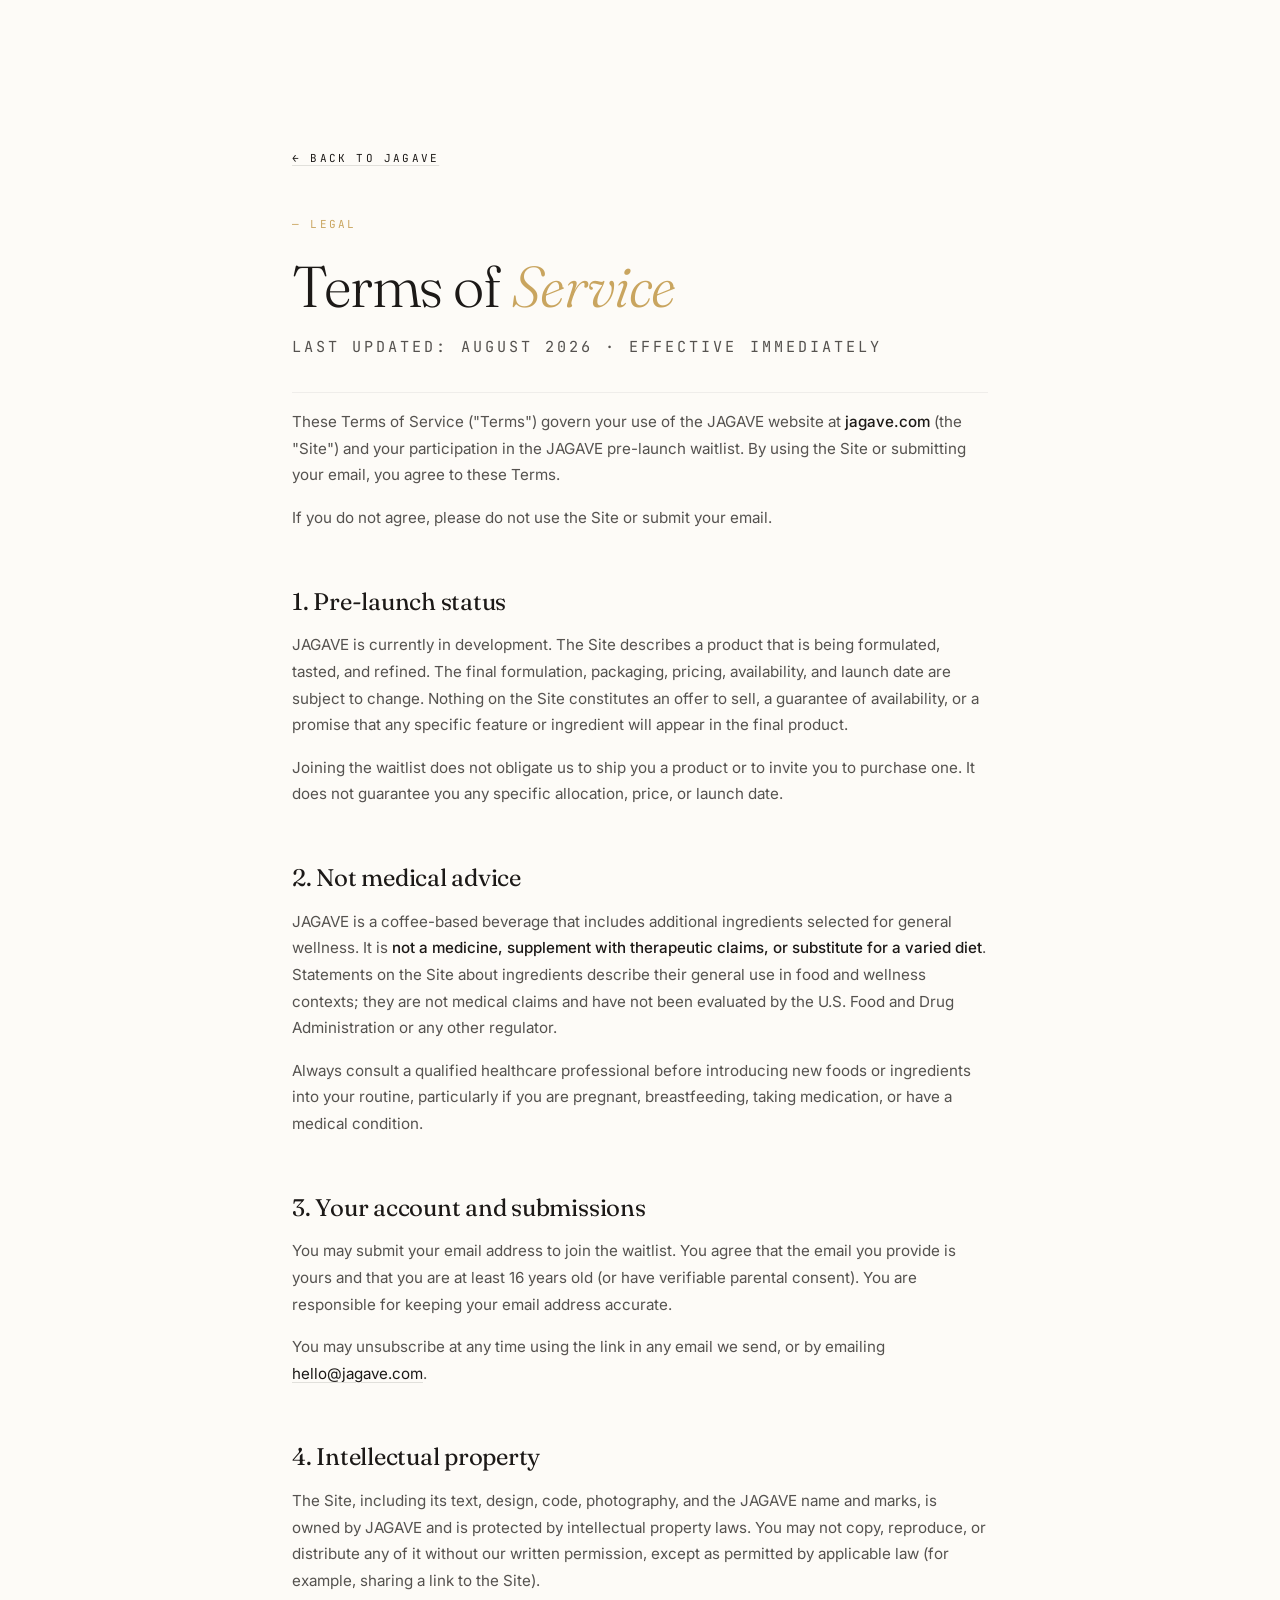
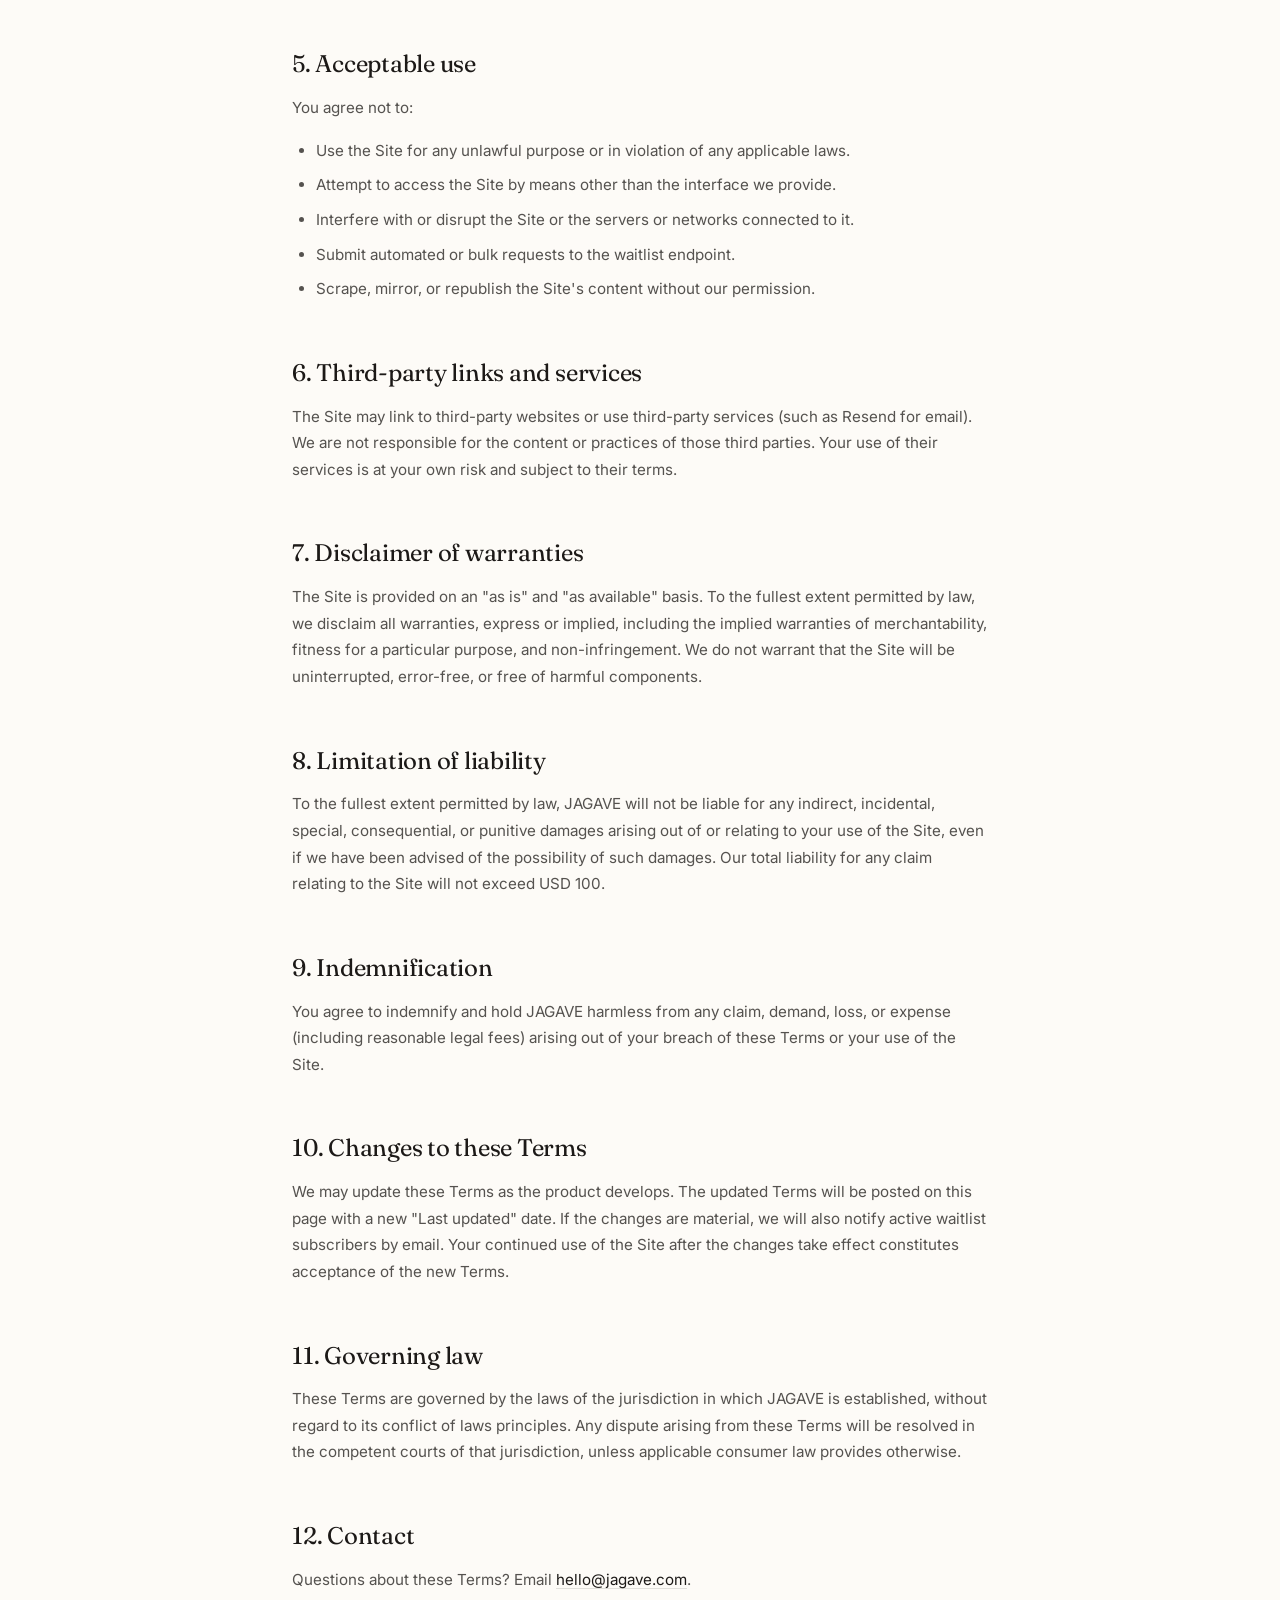
==== terms.html @ 9a4a537c "fixed waitlist nav" ====
<!DOCTYPE html>
<html lang="en">
<head>
<meta charset="UTF-8">
<meta name="viewport" content="width=device-width, initial-scale=1.0">
<title>Terms of Service — JAGAVE</title>
<meta name="description" content="The terms that govern your use of the JAGAVE website and waitlist.">
<meta name="theme-color" content="#FDFBF7">
<link rel="canonical" href="https://jagave.com/terms.html">
<link rel="icon" type="image/svg+xml" href="favicon.svg">
<meta name="robots" content="noindex, follow">
<link rel="preconnect" href="https://fonts.googleapis.com">
<link rel="preconnect" href="https://fonts.gstatic.com" crossorigin>
<link href="https://fonts.googleapis.com/css2?family=Fraunces:ital,opsz,wght@0,9..144,300;0,9..144,400;1,9..144,300;1,9..144,400&family=Inter:wght@300;400;500&family=JetBrains+Mono:wght@400;500&display=swap" rel="stylesheet">
<link rel="stylesheet" href="style.css">
<style>
  .legal { padding: 9rem 0 6rem; min-height: 100vh; }
  .legal-grid { max-width: 760px; margin: 0 auto; padding: 0 2rem; }
  .legal-back {
    font-family: var(--font-mono);
    font-size: 11px;
    text-transform: uppercase;
    letter-spacing: 0.2em;
    color: var(--espresso-60);
    display: inline-block;
    margin-bottom: 3rem;
    transition: color 0.3s var(--ease-quiet);
  }
  .legal-back:hover { color: var(--espresso); }
  .legal-eyebrow {
    font-family: var(--font-mono);
    font-size: 11px;
    text-transform: uppercase;
    letter-spacing: 0.2em;
    color: var(--gold-deep);
    margin-bottom: 1.5rem;
    display: block;
  }
  .legal h1 {
    font-family: var(--font-serif);
    font-weight: 300;
    font-size: clamp(2.4rem, 5vw, 3.6rem);
    line-height: 1.05;
    letter-spacing: -0.02em;
    margin-bottom: 1rem;
  }
  .legal h1 em { font-style: italic; color: var(--gold-deep); }
  .legal-meta {
    font-family: var(--font-mono);
    font-size: 10px;
    text-transform: uppercase;
    letter-spacing: 0.2em;
    color: var(--espresso-60);
    margin-bottom: 4rem;
    padding-bottom: 2rem;
    border-bottom: 1px solid var(--line-soft);
  }
  .legal h2 {
    font-family: var(--font-serif);
    font-weight: 400;
    font-size: 1.5rem;
    line-height: 1.2;
    letter-spacing: -0.01em;
    margin: 3.5rem 0 1rem;
  }
  .legal p, .legal li {
    font-size: 0.95rem;
    line-height: 1.75;
    color: var(--espresso-75);
    margin-bottom: 1rem;
  }
  .legal ul { padding-left: 1.5rem; margin-bottom: 1.5rem; }
  .legal ul li { margin-bottom: 0.5rem; }
  .legal a { color: var(--espresso); text-decoration: underline; text-decoration-color: var(--line); text-underline-offset: 3px; transition: text-decoration-color 0.3s var(--ease-quiet); }
  .legal a:hover { text-decoration-color: var(--gold-deep); }
  .legal strong { color: var(--espresso); font-weight: 500; }
  @media (max-width: 768px) { .legal { padding: 7rem 0 4rem; } .legal-back { margin-bottom: 2rem; } }
</style>
</head>
<body>

<main class="legal">
  <div class="legal-grid">
    <a href="/" class="legal-back">← Back to JAGAVE</a>
    <span class="legal-eyebrow">— Legal</span>
    <h1>Terms of <em>Service</em></h1>
    <p class="legal-meta">Last updated: August 2026 · Effective immediately</p>

    <p>These Terms of Service ("Terms") govern your use of the JAGAVE website at <strong>jagave.com</strong> (the "Site") and your participation in the JAGAVE pre-launch waitlist. By using the Site or submitting your email, you agree to these Terms.</p>

    <p>If you do not agree, please do not use the Site or submit your email.</p>

    <h2>1. Pre-launch status</h2>
    <p>JAGAVE is currently in development. The Site describes a product that is being formulated, tasted, and refined. The final formulation, packaging, pricing, availability, and launch date are subject to change. Nothing on the Site constitutes an offer to sell, a guarantee of availability, or a promise that any specific feature or ingredient will appear in the final product.</p>
    <p>Joining the waitlist does not obligate us to ship you a product or to invite you to purchase one. It does not guarantee you any specific allocation, price, or launch date.</p>

    <h2>2. Not medical advice</h2>
    <p>JAGAVE is a coffee-based beverage that includes additional ingredients selected for general wellness. It is <strong>not a medicine, supplement with therapeutic claims, or substitute for a varied diet</strong>. Statements on the Site about ingredients describe their general use in food and wellness contexts; they are not medical claims and have not been evaluated by the U.S. Food and Drug Administration or any other regulator.</p>
    <p>Always consult a qualified healthcare professional before introducing new foods or ingredients into your routine, particularly if you are pregnant, breastfeeding, taking medication, or have a medical condition.</p>

    <h2>3. Your account and submissions</h2>
    <p>You may submit your email address to join the waitlist. You agree that the email you provide is yours and that you are at least 16 years old (or have verifiable parental consent). You are responsible for keeping your email address accurate.</p>
    <p>You may unsubscribe at any time using the link in any email we send, or by emailing <a href="mailto:hello@jagave.com">hello@jagave.com</a>.</p>

    <h2>4. Intellectual property</h2>
    <p>The Site, including its text, design, code, photography, and the JAGAVE name and marks, is owned by JAGAVE and is protected by intellectual property laws. You may not copy, reproduce, or distribute any of it without our written permission, except as permitted by applicable law (for example, sharing a link to the Site).</p>

    <h2>5. Acceptable use</h2>
    <p>You agree not to:</p>
    <ul>
      <li>Use the Site for any unlawful purpose or in violation of any applicable laws.</li>
      <li>Attempt to access the Site by means other than the interface we provide.</li>
      <li>Interfere with or disrupt the Site or the servers or networks connected to it.</li>
      <li>Submit automated or bulk requests to the waitlist endpoint.</li>
      <li>Scrape, mirror, or republish the Site's content without our permission.</li>
    </ul>

    <h2>6. Third-party links and services</h2>
    <p>The Site may link to third-party websites or use third-party services (such as Resend for email). We are not responsible for the content or practices of those third parties. Your use of their services is at your own risk and subject to their terms.</p>

    <h2>7. Disclaimer of warranties</h2>
    <p>The Site is provided on an "as is" and "as available" basis. To the fullest extent permitted by law, we disclaim all warranties, express or implied, including the implied warranties of merchantability, fitness for a particular purpose, and non-infringement. We do not warrant that the Site will be uninterrupted, error-free, or free of harmful components.</p>

    <h2>8. Limitation of liability</h2>
    <p>To the fullest extent permitted by law, JAGAVE will not be liable for any indirect, incidental, special, consequential, or punitive damages arising out of or relating to your use of the Site, even if we have been advised of the possibility of such damages. Our total liability for any claim relating to the Site will not exceed USD 100.</p>

    <h2>9. Indemnification</h2>
    <p>You agree to indemnify and hold JAGAVE harmless from any claim, demand, loss, or expense (including reasonable legal fees) arising out of your breach of these Terms or your use of the Site.</p>

    <h2>10. Changes to these Terms</h2>
    <p>We may update these Terms as the product develops. The updated Terms will be posted on this page with a new "Last updated" date. If the changes are material, we will also notify active waitlist subscribers by email. Your continued use of the Site after the changes take effect constitutes acceptance of the new Terms.</p>

    <h2>11. Governing law</h2>
    <p>These Terms are governed by the laws of the jurisdiction in which JAGAVE is established, without regard to its conflict of laws principles. Any dispute arising from these Terms will be resolved in the competent courts of that jurisdiction, unless applicable consumer law provides otherwise.</p>

    <h2>12. Contact</h2>
    <p>Questions about these Terms? Email <a href="mailto:hello@jagave.com">hello@jagave.com</a>.</p>
  </div>
</main>

</body>
</html>
---- style.css ----
/* ============ TOKENS ============ */
  :root {
    --ivory:        #FDFBF7;
    --cream:        #F5F0E6;
    --cream-deep:   #ECE5D6;
    --espresso:     #1C1917;
    --espresso-75:  rgba(28,25,23,0.75);
    --espresso-60:  rgba(28,25,23,0.60);
    --espresso-40:  rgba(28,25,23,0.40);
    --espresso-20:  rgba(28,25,23,0.20);
    --espresso-10:  rgba(28,25,23,0.10);
    --espresso-05:  rgba(28,25,23,0.05);
    --gold:         #E6C687;
    --gold-deep:    #C9A55F;
    --gold-soft:    rgba(230,198,135,0.25);
    --line:         rgba(28,25,23,0.12);
    --line-soft:    rgba(28,25,23,0.06);

    --ease-quiet:    cubic-bezier(.22, 1, .36, 1);
    --ease-precise:  cubic-bezier(.4, 0, .2, 1);
    --ease-emphasis: cubic-bezier(.16, 1, .3, 1);

    --font-serif: 'Fraunces', 'Cormorant Garamond', Georgia, serif;
    --font-sans:  'Inter', -apple-system, BlinkMacSystemFont, sans-serif;
    --font-mono:  'JetBrains Mono', 'SF Mono', monospace;
  }

  /* ============ RESET ============ */
  *, *::before, *::after { box-sizing: border-box; margin: 0; padding: 0; }
  html { -webkit-text-size-adjust: 100%; }
  body {
    font-family: var(--font-sans);
    background: var(--ivory);
    color: var(--espresso);
    font-weight: 400;
    line-height: 1.6;
    overflow-x: hidden;
    -webkit-font-smoothing: antialiased;
    -moz-osx-font-smoothing: grayscale;
    cursor: none;
  }
  @media (pointer: fine) {
    a, button, input, textarea, select, label, [data-hover] { cursor: none; }
  }
  @media (pointer: coarse) { body { cursor: auto; } }
  img { display: block; max-width: 100%; height: auto; }
  a { color: inherit; text-decoration: none; }
  button { font: inherit; color: inherit; background: none; border: none; cursor: none; }
  @media (pointer: coarse) { button { cursor: pointer; } }
  ::selection { background: var(--gold); color: var(--espresso); }

  /* ============ CUSTOM CURSOR ============ */
  .cursor-dot, .cursor-ring {
    position: fixed; top: 0; left: 0; pointer-events: none; z-index: 9999;
    opacity: 0;
    transform: translate3d(-100px, -100px, 0) translate(-50%, -50%);
    will-change: transform, opacity;
  }
  .cursor-dot.is-visible, .cursor-ring.is-visible {
    opacity: 1;
  }
  .cursor-dot {
    width: 6px; height: 6px;
    background: var(--espresso);
    border-radius: 50%;
    transition: opacity 0.2s var(--ease-precise), width 0.3s var(--ease-quiet), height 0.3s var(--ease-quiet), background 0.3s var(--ease-quiet);
  }
  .cursor-ring {
    width: 36px; height: 36px;
    border: 1px solid var(--espresso-40);
    border-radius: 50%;
    transition: opacity 0.2s var(--ease-precise), width 0.4s var(--ease-quiet), height 0.4s var(--ease-quiet), border-color 0.4s var(--ease-quiet), background 0.4s var(--ease-quiet);
  }
  .cursor-ring.is-hover { width: 64px; height: 64px; border-color: var(--gold); background: var(--gold-soft); }
  .cursor-dot.is-hover { width: 4px; height: 4px; background: var(--espresso); }
  .cursor-dot.is-inverted { background: var(--ivory); }
  .cursor-ring.is-inverted { border-color: rgba(253,251,247,0.55); }
  .cursor-ring.is-hover.is-inverted { border-color: var(--gold); background: rgba(230,198,135,0.18); }
  .cursor-dot.is-hidden, .cursor-ring.is-hidden { opacity: 0; }
  @media (pointer: coarse) { .cursor-dot, .cursor-ring { display: none; } }

  /* ============ TYPOGRAPHY ============ */
  .serif { font-family: var(--font-serif); font-weight: 300; letter-spacing: -0.02em; }
  .mono  { font-family: var(--font-mono); font-weight: 400; }
  .label {
    font-family: var(--font-mono);
    font-size: 11px;
    text-transform: uppercase;
    letter-spacing: 0.22em;
    color: var(--espresso-60);
  }
  .label-gold { color: var(--gold-deep); }

  /* ============ LAYOUT ============ */
  .container       { max-width: 1400px; margin: 0 auto; padding: 0 2rem; }
  .container-narrow{ max-width: 860px;  margin: 0 auto; padding: 0 2rem; }
  .container-wide  { max-width: 1600px; margin: 0 auto; padding: 0 2rem; }
  section { padding: 8rem 0; position: relative; }
  @media (max-width: 768px) {
    section { padding: 5rem 0; }
    .container, .container-narrow, .container-wide { padding: 0 1.5rem; }
  }

  /* ============ NAV ============ */
  .nav {
    position: fixed; top: 0; left: 0; right: 0; z-index: 100;
    padding: 1.5rem 2rem;
    transition: background 0.5s var(--ease-quiet), border-color 0.5s var(--ease-quiet), padding 0.5s var(--ease-quiet);
    border-bottom: 1px solid transparent;
  }
  .nav.is-scrolled {
    background: rgba(253,251,247,0.92);
    backdrop-filter: blur(12px);
    -webkit-backdrop-filter: blur(12px);
    border-bottom: 1px solid var(--line-soft);
    padding: 1rem 2rem;
  }
  .nav-inner {
    max-width: 1600px; margin: 0 auto;
    display: grid; grid-template-columns: 1fr auto 1fr;
    align-items: center; gap: 2rem;
  }
  .nav-logo {
    font-family: var(--font-serif);
    font-size: 1.5rem;
    font-weight: 400;
    letter-spacing: 0.18em;
    color: var(--espresso);
  }
  .nav-logo sup {
    font-family: var(--font-mono);
    font-size: 0.55rem;
    letter-spacing: 0.2em;
    color: var(--gold-deep);
    margin-left: 0.4rem;
    vertical-align: super;
  }
  .nav-links {
    display: flex; gap: 2.5rem; justify-self: center;
    list-style: none;
  }
  .nav-links a {
    font-size: 0.82rem;
    font-weight: 400;
    letter-spacing: 0.08em;
    color: var(--espresso-75);
    position: relative;
    padding: 0.5rem 0;
    transition: color 0.4s var(--ease-quiet);
  }
  .nav-links a::after {
    content: '';
    position: absolute; left: 0; bottom: 0;
    width: 0; height: 1px;
    background: var(--espresso);
    transition: width 0.5s var(--ease-quiet);
  }
  .nav-links a:hover { color: var(--espresso); }
  .nav-links a:hover::after { width: 100%; }
  .nav-actions {
    display: flex; gap: 1.25rem; align-items: center; justify-self: end;
  }
  .nav-action {
    font-family: var(--font-mono);
    font-size: 11px;
    text-transform: uppercase;
    letter-spacing: 0.2em;
    color: var(--espresso-75);
    transition: color 0.3s var(--ease-quiet);
    position: relative;
  }
  .nav-action:hover { color: var(--espresso); }
  .nav-burger { display: none; }

  @media (max-width: 900px) {
    .nav-links { display: none; }
    .nav-inner { grid-template-columns: 1fr auto; }
    .nav-burger {
      display: flex; flex-direction: column; gap: 5px;
      width: 28px; height: 22px;
      justify-content: center;
      background: none; border: none;
    }
    .nav-burger span {
      display: block; width: 100%; height: 1px;
      background: var(--espresso);
      transition: transform 0.4s var(--ease-quiet), opacity 0.3s var(--ease-quiet);
    }
    .nav-burger.is-open span:nth-child(1) { transform: translateY(3px) rotate(45deg); }
    .nav-burger.is-open span:nth-child(2) { transform: translateY(-3px) rotate(-45deg); }
  }

  /* ============ MOBILE MENU ============ */
  .mobile-menu {
    position: fixed; top: 0; left: 0; right: 0; bottom: 0;
    background: var(--ivory);
    z-index: 99;
    transform: translateY(-100%);
    transition: transform 0.7s var(--ease-emphasis);
    padding: 7rem 2rem 2rem;
    display: flex; flex-direction: column;
  }
  .mobile-menu.is-open { transform: translateY(0); }
  .mobile-menu a {
    font-family: var(--font-serif);
    font-size: 2rem;
    font-weight: 300;
    padding: 1.25rem 0;
    border-bottom: 1px solid var(--line-soft);
    color: var(--espresso);
  }
  .mobile-menu a .num {
    font-family: var(--font-mono);
    font-size: 0.7rem;
    color: var(--gold-deep);
    margin-right: 1rem;
    letter-spacing: 0.2em;
  }

  /* ============ HERO ============ */
  .hero {
    padding: 9rem 0 6rem;
    min-height: 100vh;
    display: flex; align-items: center;
    position: relative;
  }
  .hero-grid {
    max-width: 1600px;
    margin: 0 auto;
    padding: 0 2rem;
    display: grid;
    grid-template-columns: 60% 40%;
    gap: 4rem;
    align-items: center;
    width: 100%;
  }
  .hero-left { position: relative; }
  .hero-eyebrow {
    display: flex; align-items: center; gap: 1rem;
    margin-bottom: 2.5rem;
    opacity: 0; transform: translateY(20px);
  }
  .hero-eyebrow .dot {
    width: 6px; height: 6px;
    background: var(--gold);
    border-radius: 50%;
  }
  .hero-eyebrow .line {
    flex: 1; max-width: 60px;
    height: 1px;
    background: var(--line);
  }
  .hero-eyebrow .label { color: var(--espresso); }
  .hero-title {
    font-family: var(--font-serif);
    font-size: clamp(2.5rem, 6.2vw, 5.6rem);
    font-weight: 300;
    line-height: 1.02;
    letter-spacing: -0.025em;
    color: var(--espresso);
    margin-bottom: 2.5rem;
    opacity: 0; transform: translateY(40px);
  }
  .hero-title em {
    font-style: italic;
    font-weight: 300;
    color: var(--gold-deep);
  }
  .hero-sub {
    font-size: 1.05rem;
    line-height: 1.7;
    color: var(--espresso-75);
    max-width: 460px;
    margin-bottom: 3rem;
    opacity: 0; transform: translateY(20px);
  }
  .hero-ctas {
    display: flex; gap: 1.5rem; align-items: center; flex-wrap: wrap;
    opacity: 0; transform: translateY(16px);
  }
  .btn {
    display: inline-flex; align-items: center; gap: 0.75rem;
    padding: 1rem 1.75rem;
    font-family: var(--font-mono);
    font-size: 11px;
    text-transform: uppercase;
    letter-spacing: 0.2em;
    border: 1px solid var(--espresso);
    background: var(--espresso);
    color: var(--ivory);
    transition: background 0.4s var(--ease-quiet), color 0.4s var(--ease-quiet), border-color 0.4s var(--ease-quiet);
    position: relative;
    overflow: hidden;
  }
  .btn:hover { background: var(--gold); color: var(--espresso); border-color: var(--gold); }
  .btn .arrow {
    display: inline-block;
    transition: transform 0.4s var(--ease-quiet);
  }
  .btn:hover .arrow { transform: translateX(4px); }
  .btn-ghost {
    background: transparent;
    color: var(--espresso);
    border-color: var(--espresso-20);
  }
  .btn-ghost:hover {
    background: transparent;
    color: var(--espresso);
    border-color: var(--espresso);
  }
  .btn-ghost .underline {
    position: relative;
  }
  .btn-ghost .underline::after {
    content: '';
    position: absolute; left: 0; bottom: -2px;
    width: 100%; height: 1px;
    background: var(--espresso);
    transform-origin: right;
    transform: scaleX(1);
    transition: transform 0.5s var(--ease-quiet);
  }
  .btn-ghost:hover .underline::after {
    transform-origin: left;
    transform: scaleX(0);
    animation: underline-redraw 0.8s var(--ease-quiet) 0.3s forwards;
  }
  @keyframes underline-redraw {
    from { transform: scaleX(0); transform-origin: left; }
    to   { transform: scaleX(1); transform-origin: left; }
  }

  .hero-meta {
    display: flex; gap: 2.5rem;
    margin-top: 4rem;
    padding-top: 2rem;
    border-top: 1px solid var(--line-soft);
    opacity: 0; transform: translateY(16px);
  }
  .hero-meta-item .label { display: block; margin-bottom: 0.5rem; font-size: 10px; }
  .hero-meta-item .value {
    font-family: var(--font-serif);
    font-size: 1.3rem;
    font-weight: 300;
    color: var(--espresso);
  }

  .hero-right {
    position: relative;
    opacity: 0; transform: translateY(30px) scale(0.98);
  }
  .hero-frame {
    position: relative;
    aspect-ratio: 3 / 4.4;
    border: 1px solid var(--line);
    padding: 14px;
    background: var(--cream);
  }
  .hero-frame img {
    width: 100%; height: 100%;
    object-fit: cover;
    filter: contrast(1.02) saturate(0.95);
  }
  .hero-frame-tag {
    position: absolute;
    top: -1px; left: -1px;
    background: var(--ivory);
    padding: 0.5rem 0.9rem;
    border: 1px solid var(--line);
    border-top: none; border-left: none;
    font-family: var(--font-mono);
    font-size: 10px;
    letter-spacing: 0.2em;
    text-transform: uppercase;
    color: var(--espresso-75);
  }
  .hero-frame-num {
    position: absolute;
    bottom: -1px; right: -1px;
    background: var(--ivory);
    padding: 0.5rem 0.9rem;
    border: 1px solid var(--line);
    border-bottom: none; border-right: none;
    font-family: var(--font-mono);
    font-size: 10px;
    letter-spacing: 0.2em;
    color: var(--gold-deep);
  }
  .hero-side-text {
    position: absolute;
    right: -2.5rem;
    top: 50%;
    transform: translateY(-50%) rotate(90deg);
    transform-origin: center;
    font-family: var(--font-mono);
    font-size: 10px;
    letter-spacing: 0.4em;
    text-transform: uppercase;
    color: var(--espresso-40);
    white-space: nowrap;
  }

  @media (max-width: 980px) {
    .hero-grid { grid-template-columns: 1fr; gap: 3rem; }
    .hero-right { max-width: 380px; }
    .hero-side-text { display: none; }
    .hero-meta { flex-wrap: wrap; gap: 1.5rem; }
  }

  /* ============ MARQUEE ============ */
  .marquee {
    padding: 2.5rem 0;
    border-top: 1px solid var(--line-soft);
    border-bottom: 1px solid var(--line-soft);
    overflow: hidden;
    background: var(--cream);
  }
  .marquee-track {
    display: flex; gap: 4rem;
    animation: marquee 40s linear infinite;
    width: max-content;
  }
  .marquee-item {
    font-family: var(--font-serif);
    font-size: 1.5rem;
    font-weight: 300;
    font-style: italic;
    color: var(--espresso-75);
    white-space: nowrap;
    display: flex; align-items: center; gap: 4rem;
  }
  .marquee-item::after {
    content: '✦';
    color: var(--gold);
    font-size: 1rem;
    font-style: normal;
  }
  @keyframes marquee {
    from { transform: translateX(0); }
    to   { transform: translateX(-50%); }
  }

  /* ============ MANIFESTO ============ */
  .manifesto { padding: 12rem 0; }
  .manifesto-head {
    display: grid; grid-template-columns: 1fr 2fr;
    gap: 4rem;
    margin-bottom: 5rem;
    align-items: end;
  }
  .manifesto-head .label { padding-bottom: 0.5rem; }
  .manifesto-head .section-num {
    font-family: var(--font-mono);
    font-size: 11px;
    color: var(--gold-deep);
    letter-spacing: 0.2em;
    margin-bottom: 0.5rem;
    display: block;
  }
  .manifesto-head h2 {
    font-family: var(--font-serif);
    font-size: clamp(2rem, 3.5vw, 3rem);
    font-weight: 300;
    line-height: 1.1;
    letter-spacing: -0.02em;
  }
  .manifesto-text {
    font-family: var(--font-serif);
    font-size: clamp(1.5rem, 2.6vw, 2.3rem);
    font-weight: 300;
    line-height: 1.45;
    letter-spacing: -0.015em;
    color: var(--espresso);
    max-width: 1100px;
  }
  .manifesto-text .word {
    display: inline-block;
    opacity: 0.15;
    filter: blur(8px);
    will-change: filter, opacity;
  }
  .manifesto-text em {
    font-style: italic;
    color: var(--gold-deep);
  }
  .manifesto-sig {
    margin-top: 4rem;
    display: flex; gap: 2rem; align-items: center;
    opacity: 0;
  }
  .manifesto-sig .sig-line {
    flex: 0 0 60px; height: 1px; background: var(--espresso);
  }
  .manifesto-sig .sig-text {
    font-family: var(--font-serif);
    font-style: italic;
    font-size: 1.05rem;
    color: var(--espresso-75);
  }
  .manifesto-sig .sig-name {
    font-family: var(--font-mono);
    font-size: 11px;
    letter-spacing: 0.2em;
    text-transform: uppercase;
    color: var(--espresso);
  }
  @media (max-width: 768px) {
    .manifesto-head { grid-template-columns: 1fr; gap: 2rem; }
  }

  /* ============ FEATURES 3-COLUMN ============ */
  .features {
    background: var(--ivory);
    padding: 8rem 0;
    border-top: 1px solid var(--line-soft);
    border-bottom: 1px solid var(--line-soft);
  }
  .features-head {
    display: grid; grid-template-columns: 1fr 1fr;
    gap: 4rem;
    margin-bottom: 6rem;
    align-items: end;
  }
  .features-head .left .section-num {
    font-family: var(--font-mono);
    font-size: 11px;
    color: var(--gold-deep);
    letter-spacing: 0.2em;
    margin-bottom: 1rem;
    display: block;
  }
  .features-head h2 {
    font-family: var(--font-serif);
    font-size: clamp(2.2rem, 4vw, 3.5rem);
    font-weight: 300;
    line-height: 1.05;
    letter-spacing: -0.02em;
  }
  .features-head h2 em { font-style: italic; color: var(--gold-deep); }
  .features-head .right p {
    font-size: 1rem;
    line-height: 1.7;
    color: var(--espresso-75);
    max-width: 460px;
  }
  .features-grid {
    display: grid;
    grid-template-columns: repeat(3, 1fr);
    border-top: 1px solid var(--line);
  }
  .feature-col {
    padding: 3rem 2rem 3rem 0;
    border-right: 1px solid var(--line);
    position: relative;
  }
  .feature-col:last-child { border-right: none; padding-right: 0; }
  .feature-col:not(:first-child) { padding-left: 2rem; }
  .feature-num {
    font-family: var(--font-mono);
    font-size: 11px;
    letter-spacing: 0.2em;
    color: var(--gold-deep);
    margin-bottom: 2rem;
    display: block;
  }
  .feature-title {
    font-family: var(--font-serif);
    font-size: 1.75rem;
    font-weight: 300;
    line-height: 1.15;
    margin-bottom: 1.25rem;
    letter-spacing: -0.01em;
  }
  .feature-body {
    font-size: 0.95rem;
    line-height: 1.7;
    color: var(--espresso-75);
    margin-bottom: 2rem;
  }
  .feature-spec {
    padding-top: 1.5rem;
    border-top: 1px solid var(--line-soft);
    display: grid; gap: 0.5rem;
  }
  .feature-spec-row {
    display: flex; justify-content: space-between;
    font-family: var(--font-mono);
    font-size: 11px;
    letter-spacing: 0.05em;
  }
  .feature-spec-row .k { color: var(--espresso-60); text-transform: uppercase; letter-spacing: 0.15em; }
  .feature-spec-row .v { color: var(--espresso); }

  @media (max-width: 900px) {
    .features-head { grid-template-columns: 1fr; gap: 2rem; }
    .features-grid { grid-template-columns: 1fr; }
    .feature-col { border-right: none; border-bottom: 1px solid var(--line); padding: 2.5rem 0; }
    .feature-col:not(:first-child) { padding-left: 0; }
    .feature-col:last-child { border-bottom: none; }
  }

  /* ============ FORMULA — HORIZONTAL PIN ============ */
  .formula {
    background: var(--cream);
    padding: 8rem 0 0;
    position: relative;
  }
  .formula-head {
    max-width: 1600px;
    margin: 0 auto 5rem;
    padding: 0 2rem;
    display: grid; grid-template-columns: 1fr 1fr;
    gap: 4rem;
    align-items: end;
  }
  .formula-head .section-num {
    font-family: var(--font-mono);
    font-size: 11px;
    color: var(--gold-deep);
    letter-spacing: 0.2em;
    margin-bottom: 1rem;
    display: block;
  }
  .formula-head h2 {
    font-family: var(--font-serif);
    font-size: clamp(2.2rem, 4vw, 3.5rem);
    font-weight: 300;
    line-height: 1.05;
    letter-spacing: -0.02em;
  }
  .formula-head h2 em { font-style: italic; color: var(--gold-deep); }
  .formula-head .right p {
    font-size: 1rem;
    line-height: 1.7;
    color: var(--espresso-75);
    max-width: 460px;
  }
  .formula-head .right .meta {
    margin-top: 1.5rem;
    font-family: var(--font-mono);
    font-size: 11px;
    letter-spacing: 0.15em;
    color: var(--espresso-60);
    text-transform: uppercase;
  }

  .pin-viewport {
    position: relative;
    width: 100%;
  }
  .pin-stage {
    position: relative;
    top: 0;
    height: 100vh;
    overflow: hidden;
    display: flex;
    align-items: center;
  }
  .pin-track {
    display: flex;
    gap: 2rem;
    padding: 0 8rem 0 4rem;
    will-change: transform;
  }
  .formula-card {
    flex: 0 0 360px;
    background: var(--ivory);
    border: 1px solid var(--line);
    padding: 1.25rem;
    display: flex; flex-direction: column;
    transition: border-color 0.5s var(--ease-quiet), transform 0.5s var(--ease-quiet);
    position: relative;
  }
  .formula-card:hover {
    border-color: var(--gold);
  }
  .formula-card .card-img {
    aspect-ratio: 4 / 5;
    overflow: hidden;
    margin-bottom: 1.5rem;
    background: var(--cream-deep);
  }
  .formula-card .card-img img {
    width: 100%; height: 100%;
    object-fit: cover;
    filter: contrast(1.02) saturate(0.92);
    transition: transform 0.8s var(--ease-quiet);
  }
  .formula-card:hover .card-img img { transform: scale(1.04); }
  .formula-card .card-num {
    position: absolute;
    top: 1.25rem; right: 1.25rem;
    background: var(--ivory);
    padding: 0.4rem 0.6rem;
    font-family: var(--font-mono);
    font-size: 10px;
    letter-spacing: 0.2em;
    color: var(--gold-deep);
    border: 1px solid var(--line);
  }
  .formula-card .card-label {
    font-family: var(--font-mono);
    font-size: 10px;
    text-transform: uppercase;
    letter-spacing: 0.22em;
    color: var(--espresso-60);
    margin-bottom: 0.6rem;
  }
  .formula-card .card-title {
    font-family: var(--font-serif);
    font-size: 1.5rem;
    font-weight: 300;
    line-height: 1.15;
    margin-bottom: 0.5rem;
    letter-spacing: -0.01em;
  }
  .formula-card .card-latin {
    font-family: var(--font-serif);
    font-style: italic;
    font-size: 0.85rem;
    color: var(--espresso-60);
    margin-bottom: 1.25rem;
  }
  .formula-card .card-body {
    font-size: 0.88rem;
    line-height: 1.65;
    color: var(--espresso-75);
    margin-bottom: 1.5rem;
    flex: 1;
  }
  .formula-card .card-foot {
    padding-top: 1rem;
    border-top: 1px solid var(--line-soft);
    display: flex; justify-content: space-between; align-items: center;
    font-family: var(--font-mono);
    font-size: 11px;
    letter-spacing: 0.1em;
  }
  .formula-card .card-foot .origin { color: var(--espresso-75); }
  .formula-card .card-foot .dose   { color: var(--gold-deep); }

  .pin-progress-wrap {
    max-width: 1600px;
    margin: 0 auto;
    padding: 2rem 2rem 4rem;
    display: flex; justify-content: space-between; align-items: center;
  }
  .pin-progress {
    width: 12rem; height: 1px;
    background: var(--line);
    position: relative;
  }
  .pin-progress .bar {
    position: absolute; top: 0; left: 0;
    height: 100%;
    background: var(--espresso);
    width: 0%;
    transition: width 0.1s linear;
  }
  .pin-progress-label {
    font-family: var(--font-mono);
    font-size: 10px;
    letter-spacing: 0.2em;
    color: var(--espresso-60);
    text-transform: uppercase;
  }
  .pin-instructions {
    font-family: var(--font-mono);
    font-size: 10px;
    letter-spacing: 0.2em;
    color: var(--espresso-60);
    text-transform: uppercase;
    display: flex; align-items: center; gap: 0.75rem;
  }
  .pin-instructions .arrow-h { display: inline-block; animation: arrowSlide 2s var(--ease-quiet) infinite; }
  @keyframes arrowSlide {
    0%, 100% { transform: translateX(0); opacity: 0.4; }
    50%      { transform: translateX(6px); opacity: 1; }
  }

  @media (max-width: 1024px) {
    .pin-viewport { height: auto !important; }
    .pin-stage { position: relative; height: auto; overflow-x: auto; overflow-y: hidden; padding: 1rem 0 2rem; }
    .pin-track { transform: none !important; padding: 0 1.5rem; }
    .formula-card { flex: 0 0 280px; }
    .pin-progress-wrap { display: none; }
  }
  @media (max-width: 768px) {
    .formula-head { grid-template-columns: 1fr; gap: 2rem; }
  }

  /* ============ RITUAL ============ */
  .ritual {
    padding: 10rem 0;
    background: var(--ivory);
  }
  .ritual-head {
    text-align: center;
    margin-bottom: 6rem;
  }
  .ritual-head .section-num {
    font-family: var(--font-mono);
    font-size: 11px;
    color: var(--gold-deep);
    letter-spacing: 0.2em;
    margin-bottom: 1rem;
    display: block;
  }
  .ritual-head h2 {
    font-family: var(--font-serif);
    font-size: clamp(2.2rem, 4vw, 3.5rem);
    font-weight: 300;
    line-height: 1.05;
    letter-spacing: -0.02em;
    max-width: 700px;
    margin: 0 auto 1.5rem;
  }
  .ritual-head h2 em { font-style: italic; color: var(--gold-deep); }
  .ritual-head p {
    font-size: 1rem;
    color: var(--espresso-75);
    max-width: 540px;
    margin: 0 auto;
    line-height: 1.7;
  }
  .ritual-steps {
    max-width: 1100px;
    margin: 0 auto;
    padding: 0 2rem;
  }
  .ritual-step {
    display: grid;
    grid-template-columns: 80px 1fr 1fr;
    gap: 3rem;
    padding: 3rem 0;
    border-top: 1px solid var(--line);
    align-items: start;
    opacity: 0;
    transform: translateY(40px);
    transition: opacity 1s var(--ease-quiet), transform 1s var(--ease-quiet);
  }
  .ritual-step.is-in { opacity: 1; transform: none; }
  .ritual-step:last-child { border-bottom: 1px solid var(--line); }
  .ritual-step .step-num {
    font-family: var(--font-mono);
    font-size: 11px;
    letter-spacing: 0.2em;
    color: var(--gold-deep);
    padding-top: 0.5rem;
  }
  .ritual-step .step-title {
    font-family: var(--font-serif);
    font-size: 1.75rem;
    font-weight: 300;
    line-height: 1.1;
    letter-spacing: -0.01em;
  }
  .ritual-step .step-title em { font-style: italic; color: var(--gold-deep); }
  .ritual-step .step-body {
    font-size: 0.95rem;
    line-height: 1.7;
    color: var(--espresso-75);
  }
  .ritual-step .step-body .detail {
    margin-top: 1rem;
    padding-top: 1rem;
    border-top: 1px solid var(--line-soft);
    font-family: var(--font-mono);
    font-size: 11px;
    letter-spacing: 0.1em;
    color: var(--espresso-60);
    text-transform: uppercase;
  }
  @media (max-width: 768px) {
    .ritual-step { grid-template-columns: 1fr; gap: 1.25rem; padding: 2.5rem 0; }
    .ritual-step .step-num { padding-top: 0; }
  }

  /* ============ PRODUCTS ============ */
  .products {
    padding: 8rem 0;
    background: var(--cream);
    border-top: 1px solid var(--line-soft);
  }
  .products-head {
    display: grid; grid-template-columns: 1fr 1fr;
    gap: 4rem;
    margin-bottom: 5rem;
    align-items: end;
  }
  .products-head .section-num {
    font-family: var(--font-mono);
    font-size: 11px;
    color: var(--gold-deep);
    letter-spacing: 0.2em;
    margin-bottom: 1rem;
    display: block;
  }
  .products-head h2 {
    font-family: var(--font-serif);
    font-size: clamp(2.2rem, 4vw, 3.5rem);
    font-weight: 300;
    line-height: 1.05;
    letter-spacing: -0.02em;
  }
  .products-head h2 em { font-style: italic; color: var(--gold-deep); }
  .products-head .right {
    display: flex; flex-direction: column; align-items: flex-end; gap: 1rem;
  }
  .products-head .right p {
    font-size: 0.95rem;
    color: var(--espresso-75);
    max-width: 380px;
    line-height: 1.7;
    text-align: right;
  }
  .products-grid {
    display: grid;
    grid-template-columns: repeat(3, 1fr);
    gap: 2rem;
  }
  .product-card {
    background: var(--ivory);
    padding: 1.25rem;
    border: 1px solid var(--line);
    transition: border-color 0.5s var(--ease-quiet);
    display: flex; flex-direction: column;
    opacity: 0; transform: translateY(40px);
    transition: opacity 1s var(--ease-quiet), transform 1s var(--ease-quiet), border-color 0.5s var(--ease-quiet);
  }
  .product-card.is-in { opacity: 1; transform: none; }
  .product-card:hover { border-color: var(--gold); }
  .product-img {
    aspect-ratio: 4 / 5;
    overflow: hidden;
    background: var(--cream-deep);
    margin-bottom: 1.5rem;
    position: relative;
  }
  .product-img img {
    width: 100%; height: 100%;
    object-fit: cover;
    transition: transform 0.8s var(--ease-quiet);
  }
  .product-card:hover .product-img img { transform: scale(1.04); }
  .product-tag {
    position: absolute;
    top: 1rem; left: 1rem;
    background: var(--ivory);
    padding: 0.4rem 0.7rem;
    font-family: var(--font-mono);
    font-size: 10px;
    letter-spacing: 0.2em;
    text-transform: uppercase;
    color: var(--gold-deep);
    border: 1px solid var(--line);
  }
  .product-meta {
    display: flex; justify-content: space-between; align-items: baseline;
    margin-bottom: 0.5rem;
  }
  .product-meta .label {
    font-family: var(--font-mono);
    font-size: 10px;
    text-transform: uppercase;
    letter-spacing: 0.22em;
    color: var(--espresso-60);
  }
  .product-meta .price {
    font-family: var(--font-serif);
    font-size: 1.3rem;
    font-weight: 400;
    color: var(--espresso);
  }
  .product-name {
    font-family: var(--font-serif);
    font-size: 1.5rem;
    font-weight: 300;
    line-height: 1.15;
    margin-bottom: 0.5rem;
    letter-spacing: -0.01em;
  }
  .product-name em { font-style: italic; color: var(--gold-deep); }
  .product-desc {
    font-size: 0.88rem;
    line-height: 1.6;
    color: var(--espresso-75);
    margin-bottom: 1.5rem;
    flex: 1;
  }
  .product-foot {
    padding-top: 1.25rem;
    border-top: 1px solid var(--line-soft);
    display: flex; justify-content: space-between; align-items: center;
  }

  @media (max-width: 900px) {
    .products-head { grid-template-columns: 1fr; gap: 2rem; }
    .products-head .right { align-items: flex-start; }
    .products-head .right p { text-align: left; }
    .products-grid { grid-template-columns: 1fr; }
  }

  /* ============ TESTIMONIAL ============ */
  .testimonial {
    padding: 12rem 0;
    background: var(--ivory);
    text-align: center;
    border-top: 1px solid var(--line-soft);
  }
  .testimonial blockquote {
    max-width: 900px;
    margin: 0 auto;
    padding: 0 2rem;
  }
  .testimonial .mark {
    font-family: var(--font-serif);
    font-size: 4rem;
    color: var(--gold);
    line-height: 1;
    margin-bottom: 2rem;
    font-style: italic;
  }
  .testimonial blockquote p {
    font-family: var(--font-serif);
    font-size: clamp(1.5rem, 3vw, 2.3rem);
    font-weight: 300;
    line-height: 1.4;
    letter-spacing: -0.015em;
    margin-bottom: 3rem;
  }
  .testimonial blockquote p em { font-style: italic; color: var(--gold-deep); }
  .testimonial cite {
    display: flex; flex-direction: column; align-items: center; gap: 0.4rem;
    font-style: normal;
  }
  .testimonial cite .name {
    font-family: var(--font-mono);
    font-size: 11px;
    letter-spacing: 0.2em;
    text-transform: uppercase;
    color: var(--espresso);
  }
  .testimonial cite .role {
    font-family: var(--font-serif);
    font-style: italic;
    font-size: 0.95rem;
    color: var(--espresso-60);
  }

  /* ============ NEWSLETTER ============ */
  .newsletter {
    padding: 8rem 0;
    scroll-margin-top: 60px;
    background: var(--espresso);
    color: var(--ivory);
  }
  .newsletter-grid {
    max-width: 1400px;
    margin: 0 auto;
    padding: 0 2rem;
    display: grid;
    grid-template-columns: 1fr 1fr;
    gap: 5rem;
    align-items: center;
  }
  .newsletter .section-num {
    font-family: var(--font-mono);
    font-size: 11px;
    color: var(--gold);
    letter-spacing: 0.2em;
    margin-bottom: 1.5rem;
    display: block;
  }
  .newsletter h2 {
    font-family: var(--font-serif);
    font-size: clamp(2rem, 3.5vw, 3rem);
    font-weight: 300;
    line-height: 1.05;
    letter-spacing: -0.02em;
    margin-bottom: 1.5rem;
  }
  .newsletter h2 em { font-style: italic; color: var(--gold); }
  .newsletter p {
    font-size: 1rem;
    line-height: 1.7;
    color: rgba(253,251,247,0.7);
    max-width: 460px;
  }
  .newsletter-form {
    display: flex; flex-direction: column; gap: 1.25rem;
  }
  .newsletter-form .input-row {
    display: flex; gap: 0;
    border-bottom: 1px solid rgba(253,251,247,0.3);
    transition: border-color 0.4s var(--ease-quiet);
  }
  .newsletter-form .input-row:focus-within { border-color: var(--gold); }
  .newsletter-form input {
    flex: 1;
    background: none;
    border: none;
    color: var(--ivory);
    font-family: var(--font-sans);
    font-size: 1rem;
    padding: 1rem 0;
    outline: none;
  }
  .newsletter-form input::placeholder { color: rgba(253,251,247,0.4); }
  .newsletter-form button {
    padding: 1rem 1.5rem;
    font-family: var(--font-mono);
    font-size: 11px;
    letter-spacing: 0.2em;
    text-transform: uppercase;
    color: var(--ivory);
    background: none;
    transition: color 0.4s var(--ease-quiet);
    display: flex; align-items: center; gap: 0.75rem;
  }
  .newsletter-form button:hover { color: var(--gold); }
  .newsletter-form .form-note {
    font-family: var(--font-mono);
    font-size: 10px;
    letter-spacing: 0.15em;
    color: rgba(253,251,247,0.5);
    text-transform: uppercase;
  }
  .newsletter-form .form-consent {
    display: flex;
    align-items: flex-start;
    gap: 0.6rem;
    font-family: var(--font-mono);
    font-size: 10px;
    line-height: 1.6;
    letter-spacing: 0.1em;
    color: rgba(253,251,247,0.6);
    text-transform: uppercase;
    cursor: pointer;
  }
  .newsletter-form .form-consent input {
    width: 14px;
    height: 14px;
    margin-top: 2px;
    accent-color: var(--gold);
    flex-shrink: 0;
    cursor: pointer;
  }
  .newsletter-form .form-consent a {
    color: var(--gold);
    text-decoration: underline;
    text-underline-offset: 2px;
    transition: color 0.3s var(--ease-quiet);
  }
  .newsletter-form .form-consent a:hover { color: var(--gold-deep); }
  @media (pointer: fine) {
    .newsletter-form .form-consent,
    .newsletter-form .form-consent input {
      cursor: none;
    }
  }
  .newsletter-success {
    display: none;
    padding: 1rem 0;
    font-family: var(--font-serif);
    font-style: italic;
    color: var(--gold);
  }
  .newsletter-success.is-shown { display: block; }

  @media (max-width: 768px) {
    .newsletter-grid { grid-template-columns: 1fr; gap: 3rem; }
  }

  /* ============ FOOTER ============ */
  footer {
    background: var(--espresso);
    color: var(--ivory);
    padding: 4rem 0 2rem;
    border-top: 1px solid rgba(253,251,247,0.1);
  }
  .footer-grid {
    max-width: 1400px;
    margin: 0 auto;
    padding: 0 2rem;
    display: grid;
    grid-template-columns: 2fr 1fr 1fr 1fr;
    gap: 3rem;
    padding-bottom: 4rem;
    border-bottom: 1px solid rgba(253,251,247,0.1);
  }
  .footer-brand .logo {
    font-family: var(--font-serif);
    font-size: 1.8rem;
    font-weight: 400;
    letter-spacing: 0.18em;
    margin-bottom: 1rem;
  }
  .footer-brand p {
    font-size: 0.9rem;
    line-height: 1.7;
    color: rgba(253,251,247,0.6);
    max-width: 320px;
  }
  .footer-col h4 {
    font-family: var(--font-mono);
    font-size: 10px;
    letter-spacing: 0.22em;
    text-transform: uppercase;
    color: var(--gold);
    margin-bottom: 1.5rem;
    font-weight: 400;
  }
  .footer-col ul { list-style: none; }
  .footer-col li { margin-bottom: 0.75rem; }
  .footer-col a {
    font-size: 0.9rem;
    color: rgba(253,251,247,0.7);
    transition: color 0.3s var(--ease-quiet);
  }
  .footer-col a:hover { color: var(--gold); }
  .footer-bottom {
    max-width: 1400px;
    margin: 0 auto;
    padding: 2rem 2rem 0;
    display: flex; justify-content: space-between; align-items: center;
    font-family: var(--font-mono);
    font-size: 10px;
    letter-spacing: 0.15em;
    color: rgba(253,251,247,0.4);
    text-transform: uppercase;
  }
  @media (max-width: 768px) {
    .footer-grid { grid-template-columns: 1fr 1fr; gap: 2rem; }
    .footer-bottom { flex-direction: column; gap: 1rem; text-align: center; }
  }

  /* ============ MISC ============ */
  .back-to-top {
    position: fixed;
    bottom: 2rem; right: 2rem;
    width: 48px; height: 48px;
    background: var(--espresso);
    color: var(--ivory);
    display: flex; align-items: center; justify-content: center;
    border-radius: 50%;
    z-index: 50;
    opacity: 0;
    pointer-events: none;
    transition: opacity 0.4s var(--ease-quiet), background 0.4s var(--ease-quiet);
  }
  .back-to-top.is-shown { opacity: 1; pointer-events: auto; }
  .back-to-top:hover { background: var(--gold-deep); }

  /* reduced motion */
  @media (prefers-reduced-motion: reduce) {
    *, *::before, *::after {
      animation-duration: 0.01ms !important;
      animation-iteration-count: 1 !important;
      transition-duration: 0.01ms !important;
    }
    .marquee-track { animation: none; }
  }

  /* ============ IMAGE-ARRIVING PLACEHOLDER ============ */
  /* Shown when an image fails to load (e.g. file not yet supplied).
     The JS adds .is-empty to the parent container on error, and the
     img inside is hidden. This styles the empty container with a
     subtle gradient + centered serif label so it reads as intentional. */
  .hero-frame.is-empty,
  .formula-card .card-img.is-empty,
  .product-card .product-img.is-empty {
    display: flex;
    align-items: center;
    justify-content: center;
    background: linear-gradient(135deg, var(--cream) 0%, var(--cream-deep) 100%);
    position: relative;
  }
  .hero-frame.is-empty::after,
  .formula-card .card-img.is-empty::after,
  .product-card .product-img.is-empty::after {
    font-family: var(--font-serif);
    font-style: italic;
    font-weight: 300;
    color: var(--espresso-60);
    text-align: center;
    line-height: 1.5;
    padding: 0 1.5rem;
  }
  .hero-frame.is-empty::after {
    content: 'Image arriving\Awith the first pour';
    white-space: pre;
    font-size: 1.1rem;
    max-width: 70%;
  }
  .formula-card .card-img.is-empty::after {
    content: 'Image arriving\Awith the first pour';
    white-space: pre;
    font-size: 0.9rem;
    max-width: 80%;
  }
  .product-card .product-img.is-empty::after {
    content: 'Image arriving\Awith the first pour';
    white-space: pre;
    font-size: 0.85rem;
    max-width: 80%;
  }
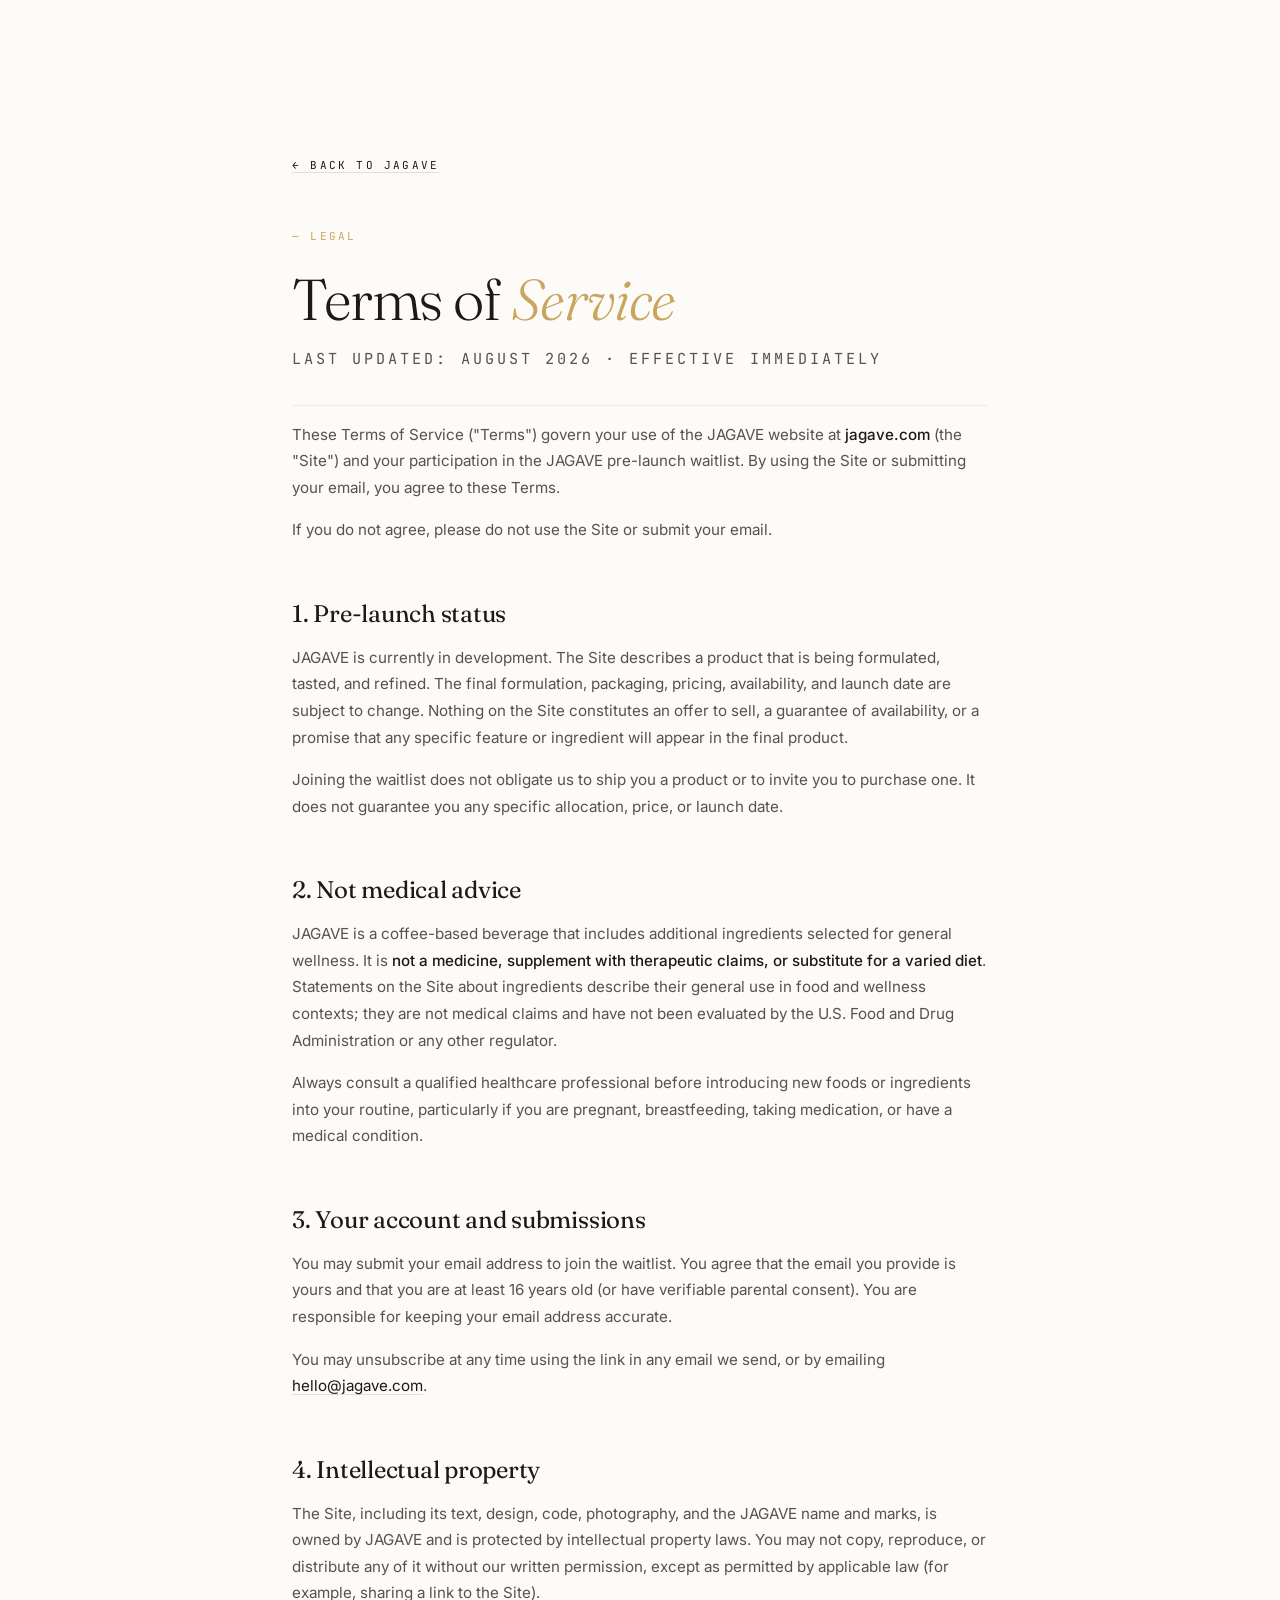
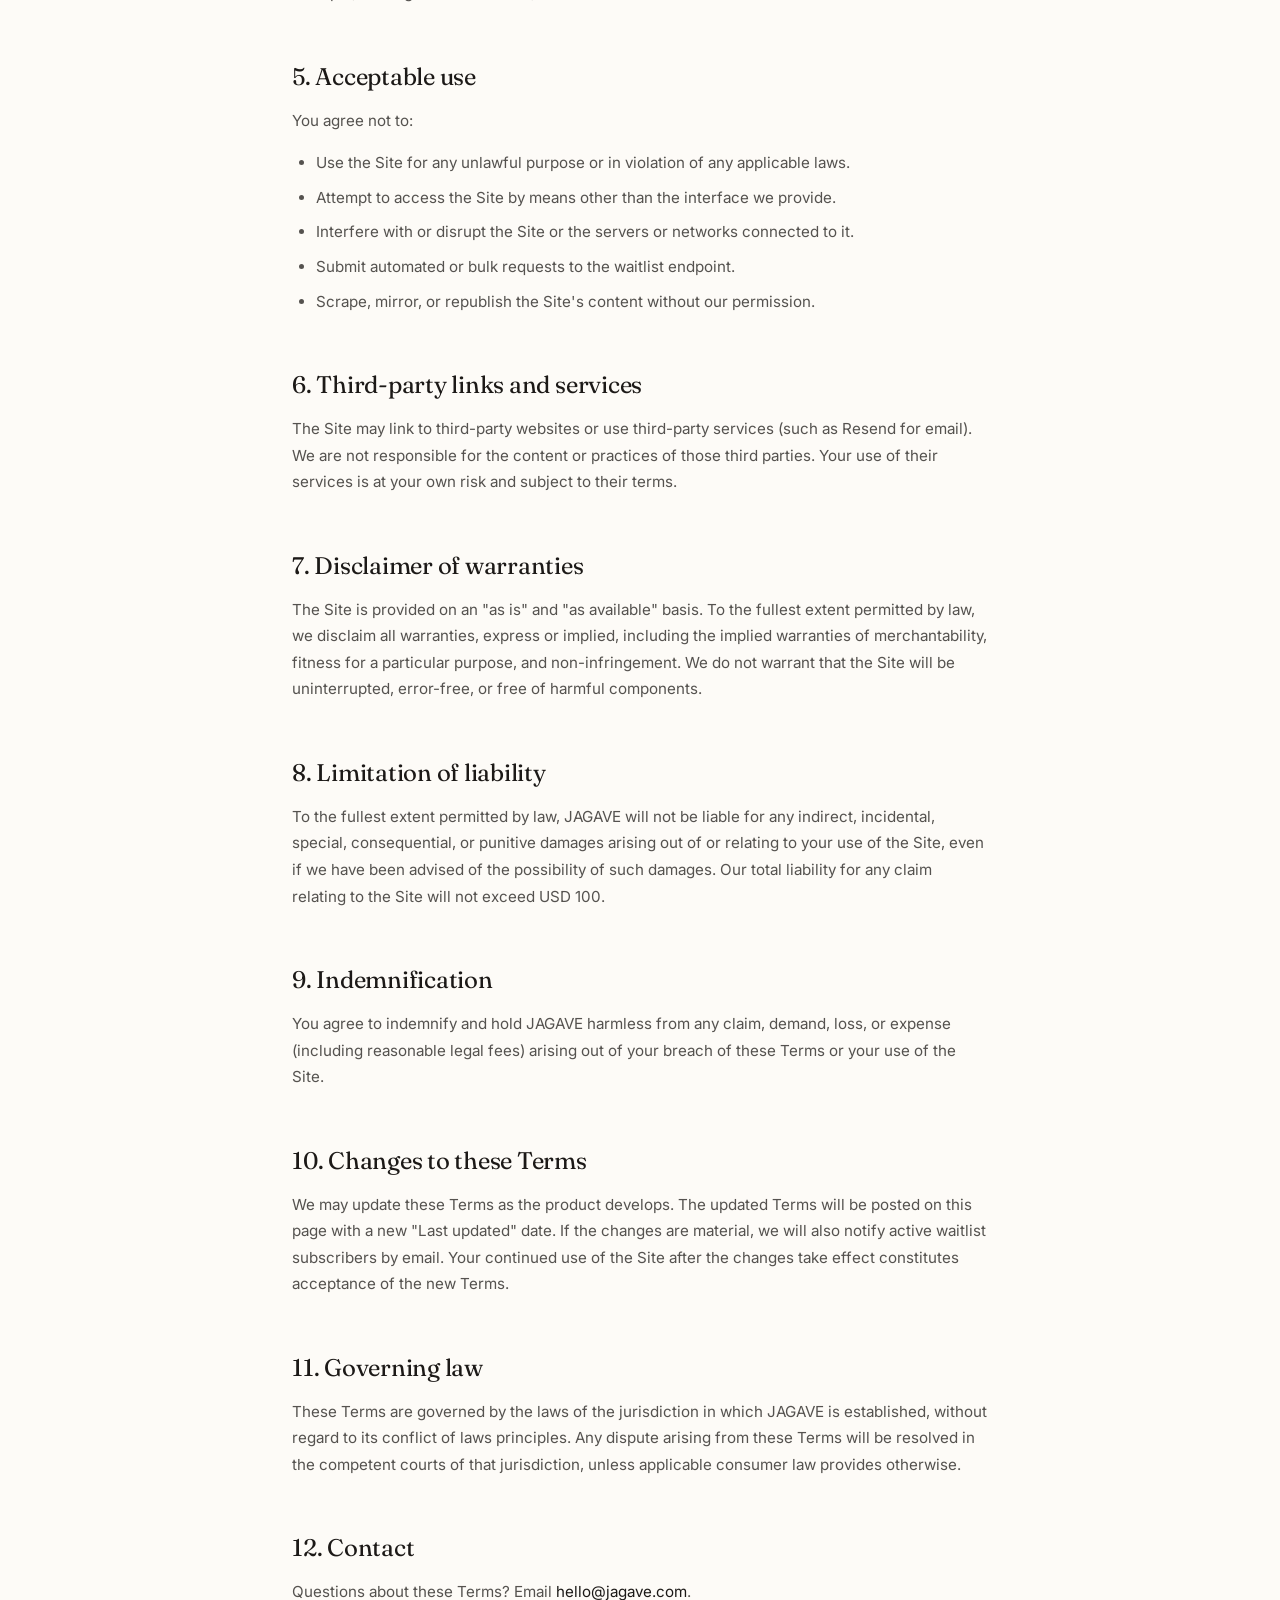
==== commit b86ce57b: "initial commit for mobile layout" ====
--- a/terms.html
+++ b/terms.html
@@ -22,8 +22,10 @@
     text-transform: uppercase;
     letter-spacing: 0.2em;
     color: var(--espresso-60);
-    display: inline-block;
-    margin-bottom: 3rem;
+    display: inline-flex;
+    align-items: center;
+    min-height: 44px;
+    margin-bottom: 2.5rem;
     transition: color 0.3s var(--ease-quiet);
   }
   .legal-back:hover { color: var(--espresso); }
--- a/style.css
+++ b/style.css
@@ -104,7 +104,7 @@
   /* ============ NAV ============ */
   .nav {
     position: fixed; top: 0; left: 0; right: 0; z-index: 100;
-    padding: 1.5rem 2rem;
+    padding: max(1.5rem, calc(0.75rem + env(safe-area-inset-top))) 2rem 1.5rem;
     transition: background 0.5s var(--ease-quiet), border-color 0.5s var(--ease-quiet), padding 0.5s var(--ease-quiet);
     border-bottom: 1px solid transparent;
   }
@@ -113,7 +113,7 @@
     backdrop-filter: blur(12px);
     -webkit-backdrop-filter: blur(12px);
     border-bottom: 1px solid var(--line-soft);
-    padding: 1rem 2rem;
+    padding: max(1rem, calc(0.5rem + env(safe-area-inset-top))) 2rem 1rem;
   }
   .nav-inner {
     max-width: 1600px; margin: 0 auto;
@@ -168,6 +168,7 @@
     color: var(--espresso-75);
     transition: color 0.3s var(--ease-quiet);
     position: relative;
+    padding: 0.5rem 0;
   }
   .nav-action:hover { color: var(--espresso); }
   .nav-burger { display: none; }
@@ -177,12 +178,14 @@
     .nav-inner { grid-template-columns: 1fr auto; }
     .nav-burger {
       display: flex; flex-direction: column; gap: 5px;
-      width: 28px; height: 22px;
-      justify-content: center;
+      min-width: 44px; min-height: 44px;
+      padding: 11px 8px;
+      align-items: center; justify-content: center;
       background: none; border: none;
+      -webkit-tap-highlight-color: transparent;
     }
     .nav-burger span {
-      display: block; width: 100%; height: 1px;
+      display: block; width: 24px; height: 1px;
       background: var(--espresso);
       transition: transform 0.4s var(--ease-quiet), opacity 0.3s var(--ease-quiet);
     }
@@ -197,17 +200,22 @@
     z-index: 99;
     transform: translateY(-100%);
     transition: transform 0.7s var(--ease-emphasis);
-    padding: 7rem 2rem 2rem;
+    padding: max(7rem, calc(5.5rem + env(safe-area-inset-top))) 2rem max(2rem, env(safe-area-inset-bottom));
     display: flex; flex-direction: column;
+    overflow-y: auto;
+    -webkit-overflow-scrolling: touch;
   }
   .mobile-menu.is-open { transform: translateY(0); }
   .mobile-menu a {
     font-family: var(--font-serif);
-    font-size: 2rem;
+    font-size: clamp(1.6rem, 6vw, 2.2rem);
     font-weight: 300;
     padding: 1.25rem 0;
     border-bottom: 1px solid var(--line-soft);
     color: var(--espresso);
+    min-height: 44px;
+    display: flex;
+    align-items: center;
   }
   .mobile-menu a .num {
     font-family: var(--font-mono);
@@ -406,6 +414,16 @@
     .hero-side-text { display: none; }
     .hero-meta { flex-wrap: wrap; gap: 1.5rem; }
   }
+  @media (max-width: 480px) {
+    .hero { padding: 7.5rem 0 4rem; }
+    .hero-eyebrow { flex-wrap: wrap; gap: 0.5rem 0.75rem; margin-bottom: 1.75rem; }
+    .hero-eyebrow .line { display: none; }
+    .hero-title { font-size: clamp(2.1rem, 9.5vw, 3rem); margin-bottom: 1.75rem; }
+    .hero-sub { font-size: 0.98rem; margin-bottom: 2.25rem; }
+    .hero-ctas { flex-direction: column; align-items: stretch; width: 100%; gap: 1rem; }
+    .hero-ctas .btn { justify-content: center; width: 100%; padding: 1.1rem 1.5rem; text-align: center; }
+    .hero-meta { display: grid; grid-template-columns: 1fr 1fr; gap: 1.5rem 1rem; margin-top: 2.5rem; padding-top: 1.5rem; }
+  }
 
   /* ============ MARQUEE ============ */
   .marquee {
@@ -780,9 +798,20 @@
 
   @media (max-width: 1024px) {
     .pin-viewport { height: auto !important; }
-    .pin-stage { position: relative; height: auto; overflow-x: auto; overflow-y: hidden; padding: 1rem 0 2rem; }
-    .pin-track { transform: none !important; padding: 0 1.5rem; }
-    .formula-card { flex: 0 0 280px; }
+    .pin-stage {
+      position: relative; height: auto;
+      overflow-x: auto; overflow-y: hidden;
+      padding: 1rem 0 2rem;
+      scroll-snap-type: x mandatory;
+      -webkit-overflow-scrolling: touch;
+      scroll-behavior: smooth;
+    }
+    .pin-track { transform: none !important; padding: 0 1.5rem; gap: 1.25rem; }
+    .formula-card {
+      flex: 0 0 clamp(270px, 82vw, 340px);
+      scroll-snap-align: center;
+      scroll-snap-stop: always;
+    }
     .pin-progress-wrap { display: none; }
   }
   @media (max-width: 768px) {
@@ -1139,9 +1168,9 @@
     cursor: pointer;
   }
   .newsletter-form .form-consent input {
-    width: 14px;
-    height: 14px;
-    margin-top: 2px;
+    width: 18px;
+    height: 18px;
+    margin-top: 1px;
     accent-color: var(--gold);
     flex-shrink: 0;
     cursor: pointer;
@@ -1151,6 +1180,7 @@
     text-decoration: underline;
     text-underline-offset: 2px;
     transition: color 0.3s var(--ease-quiet);
+    padding: 0.2rem 0;
   }
   .newsletter-form .form-consent a:hover { color: var(--gold-deep); }
   @media (pointer: fine) {
@@ -1170,6 +1200,32 @@
 
   @media (max-width: 768px) {
     .newsletter-grid { grid-template-columns: 1fr; gap: 3rem; }
+  }
+  @media (max-width: 480px) {
+    .newsletter-form .input-row {
+      flex-direction: column;
+      border-bottom: none;
+      gap: 0.75rem;
+    }
+    .newsletter-form input {
+      border-bottom: 1px solid rgba(253,251,247,0.3);
+      padding: 0.9rem 0.5rem;
+      font-size: 16px;
+      width: 100%;
+    }
+    .newsletter-form button {
+      width: 100%;
+      justify-content: center;
+      background: var(--gold);
+      color: var(--espresso);
+      padding: 1rem;
+      border-radius: 2px;
+      font-weight: 500;
+    }
+    .newsletter-form button:hover {
+      background: var(--gold-deep);
+      color: var(--espresso);
+    }
   }
 
   /* ============ FOOTER ============ */
@@ -1231,15 +1287,21 @@
     text-transform: uppercase;
   }
   @media (max-width: 768px) {
-    .footer-grid { grid-template-columns: 1fr 1fr; gap: 2rem; }
+    .footer-grid { grid-template-columns: 1fr 1fr; gap: 2.5rem 1.5rem; }
+    .footer-brand { grid-column: span 2; }
     .footer-bottom { flex-direction: column; gap: 1rem; text-align: center; }
+  }
+  @media (max-width: 480px) {
+    .footer-grid { grid-template-columns: 1fr; gap: 2rem; }
+    .footer-brand { grid-column: span 1; }
   }
 
   /* ============ MISC ============ */
   .back-to-top {
     position: fixed;
-    bottom: 2rem; right: 2rem;
-    width: 48px; height: 48px;
+    bottom: calc(1.5rem + env(safe-area-inset-bottom, 0px));
+    right: 1.5rem;
+    width: 44px; height: 44px;
     background: var(--espresso);
     color: var(--ivory);
     display: flex; align-items: center; justify-content: center;
@@ -1248,6 +1310,7 @@
     opacity: 0;
     pointer-events: none;
     transition: opacity 0.4s var(--ease-quiet), background 0.4s var(--ease-quiet);
+    -webkit-tap-highlight-color: transparent;
   }
   .back-to-top.is-shown { opacity: 1; pointer-events: auto; }
   .back-to-top:hover { background: var(--gold-deep); }
